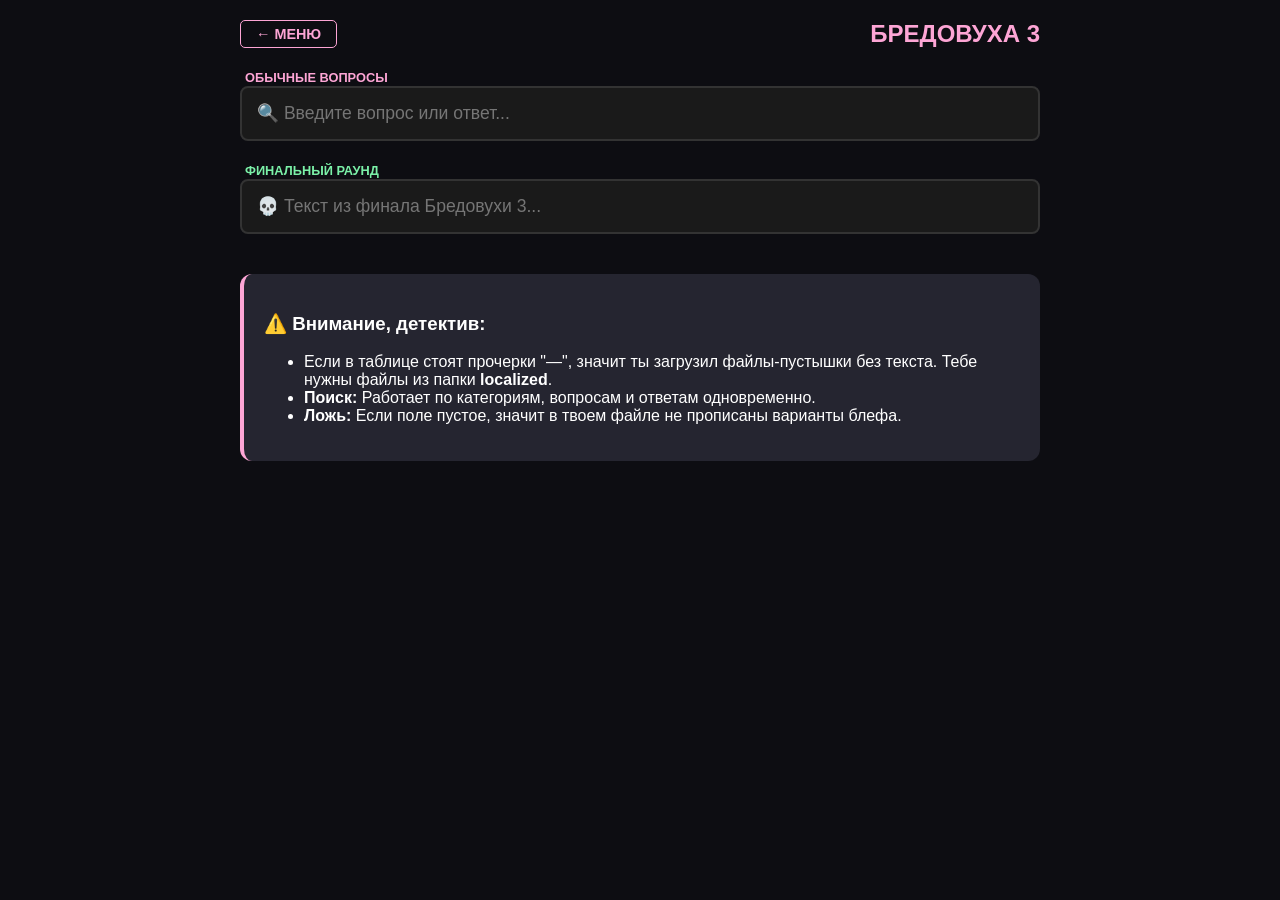
==== fibbage3.html @ 4068b1d0 "init commit добавлены первые 8 игр" ====
<!DOCTYPE html>
<html lang="ru">
<head>
    <meta charset="UTF-8">
    <meta name="viewport" content="width=device-width, initial-scale=1.0">
    <title>БРЕДОВУХА 3 — База данных</title>
    <style>
        :root {
            --bg: #0d0d12;
            --row-bg: #1c1c24;
            --tips-bg: #252530;
            --text: #ffffff;
            --accent: #FDA5D5;
            --accent-final: #7BF1A8;
            --ans-color: #00ffcc;
            --lie-color: #ff3366;
            --input-bg: #1a1a1a;
            --input-border: #333;
        }

        * { box-sizing: border-box; }
        body { font-family: 'Segoe UI', sans-serif; background-color: var(--bg); color: var(--text); margin: 0; padding: 20px; }

        .header { max-width: 800px; margin: 0 auto 20px; display: flex; align-items: center; justify-content: space-between; }
        .back-btn { text-decoration: none; color: var(--accent); font-weight: bold; font-size: 0.9rem; border: 1px solid var(--accent); padding: 5px 15px; border-radius: 5px; transition: 0.3s; }
        .back-btn:hover { background: var(--accent); color: #000; }

        .search-wrapper, .tips, table { max-width: 800px; width: 100%; margin: 0 auto; }
        .search-box { margin-bottom: 20px; }
        .search-box input {
            width: 100%; padding: 15px; border-radius: 8px; border: 2px solid var(--input-border);
            background: var(--input-bg); color: white; font-size: 1.1rem; outline: none; transition: 0.3s;
        }

        #searchInput:focus { border-color: var(--accent); }
        #searchFinal:focus { border-color: var(--accent-final); }

        table { width: 100%; border-collapse: collapse; margin-top: 20px; display: none; }
        th { text-align: left; color: var(--accent); padding: 10px; border-bottom: 2px solid var(--input-border); text-transform: uppercase; font-size: 0.8rem; }
        td { padding: 15px 10px; border-bottom: 1px solid #2a2a35; background: var(--row-bg); vertical-align: top; }

        .ans { color: var(--ans-color); font-weight: bold; font-size: 1.1rem; }
        .lie-text { color: var(--lie-color); font-size: 0.8rem; margin-top: 8px; line-height: 1.4; display: block; border-top: 1px solid #333; padding-top: 5px; }
        .cat-tag { font-size: 0.7rem; color: #666; text-transform: uppercase; display: block; margin-bottom: 4px; }
        .blank { color: var(--accent); text-decoration: underline; font-weight: bold; }

        .tips { margin: 40px auto; background: var(--tips-bg); padding: 20px; border-radius: 12px; border-left: 4px solid var(--accent); }
    </style>
</head>
<body>

<div class="header">
    <a href="index.html" class="back-btn">← МЕНЮ</a>
    <h2 style="color: var(--accent); margin: 0;">БРЕДОВУХА 3</h2>
</div>

<div class="search-wrapper">
    <div class="search-box">
        <label style="color: var(--accent); font-size: 0.8rem; margin-left: 5px;"><strong>ОБЫЧНЫЕ ВОПРОСЫ</strong></label>
        <input type="text" id="searchInput" placeholder="🔍 Введите вопрос или ответ...">
    </div>
    <div class="search-box">
        <label style="color: var(--accent-final); font-size: 0.8rem; margin-left: 5px;"><strong>ФИНАЛЬНЫЙ РАУНД</strong></label>
        <input type="text" id="searchFinal" placeholder="💀 Текст из финала Бредовухи 3...">
    </div>
</div>

<table id="qaTable">
    <thead><tr><th style="width: 65%; color:var(--ans-color)">ВОПРОС</th><th><span style="color:var(--ans-color)">ПРАВДА</span> / <span style="color:var(--lie-color)">ЛОЖЬ</span></th></tr></thead>
    <tbody id="tableBody"></tbody>
</table>

<table id="finalTable">
    <thead><tr><th style="width: 65%; color:var(--ans-color)">ФИНАЛЬНЫЙ ВОПРОС</th><th>ОТВЕТ</th></tr></thead>
    <tbody id="finalBody"></tbody>
</table>

<div class="tips">
    <h3>⚠️ Внимание, детектив:</h3>
    <ul>
        <li>Если в таблице стоят прочерки "—", значит ты загрузил файлы-пустышки без текста. Тебе нужны файлы из папки <strong>localized</strong>.</li>
        <li><strong>Поиск:</strong> Работает по категориям, вопросам и ответам одновременно.</li>
        <li><strong>Ложь:</strong> Если поле пустое, значит в твоем файле не прописаны варианты блефа.</li>
    </ul>
</div>

<script src="content/data_fibbage3_base.js"></script>
<script src="content/data_fibbage3_final.js"></script>

<script>
    const parseJack = (text) => {
    if (!text) return '—';
    return text.toString()
        .replace(/\[i\]/g, '<i>').replace(/\[\/i\]/g, '</i>') // Итальянизируем курсив
        .replace(/{{BLANK}}|<Blank>|\[Blank\]/gi, '<span class="blank"><span style="color:var(--text)">_______</span></span>'); // Рисуем дыры в вопросах
};

    // Функция, которая достает данные даже из самого кривого JSON
    const getJackData = (item) => {
        let q = item.questionText || "";
        let a = item.correctText || "";
        let s = item.suggestions || [];
        let c = item.category || "";

        // Если данные лежат в массиве "fields" (специфика RU-модов)
        if (item.fields) {
            item.fields.forEach(f => {
                if (f.n === "QuestionText") q = f.v;
                if (f.n === "CorrectText") a = f.v;
                if (f.n === "Suggestions") s = f.v ? f.v.split(',') : [];
                if (f.n === "Category") c = f.v;
            });
        }
        return { q, a, s, c };
    };

    window.onload = function() {
        const render = (data, bodyId) => {
            const body = document.getElementById(bodyId);
            if (!data) return;
            const items = data.content || (Array.isArray(data) ? data : []);

            body.innerHTML = items.map(raw => {
                const item = getJackData(raw);
                const lies = (item.s && item.s.length > 0)
                    ? `<span class="lie-text"><span style="color:#666; font-weight:bold; font-size:0.6rem;">ЛОЖЬ:</span> ${item.s.join(', ')}</span>`
                    : "";
                return `<tr>
                    <td><span class="cat-tag">${item.c}</span><strong>${parseJack(item.q)}</strong></td>
                    <td><div class="ans">${parseJack(item.a)}</div>${lies}</td>
                </tr>`;
            }).join('');
        };

        render(window.DB_FIBBAGE3_BASE, 'tableBody');
        render(window.DB_FIBBAGE3_FINAL, 'finalBody');

        const handleSearch = (input, tableId, bodyId) => {
            const filter = input.value.trim().toLowerCase();
            const table = document.getElementById(tableId);
            const rows = document.getElementById(bodyId).getElementsByTagName('tr');

            if (filter === "") { table.style.display = "none"; return; }

            let found = false;
            for (let row of rows) {
                if (row.textContent.toLowerCase().includes(filter)) {
                    row.style.display = ""; found = true;
                } else { row.style.display = "none"; }
            }
            table.style.display = found ? "table" : "none";
        };

        document.getElementById('searchInput').oninput = function() { handleSearch(this, 'qaTable', 'tableBody'); };
        document.getElementById('searchFinal').oninput = function() { handleSearch(this, 'finalTable', 'finalBody'); };
    };
</script>
</body>
</html>
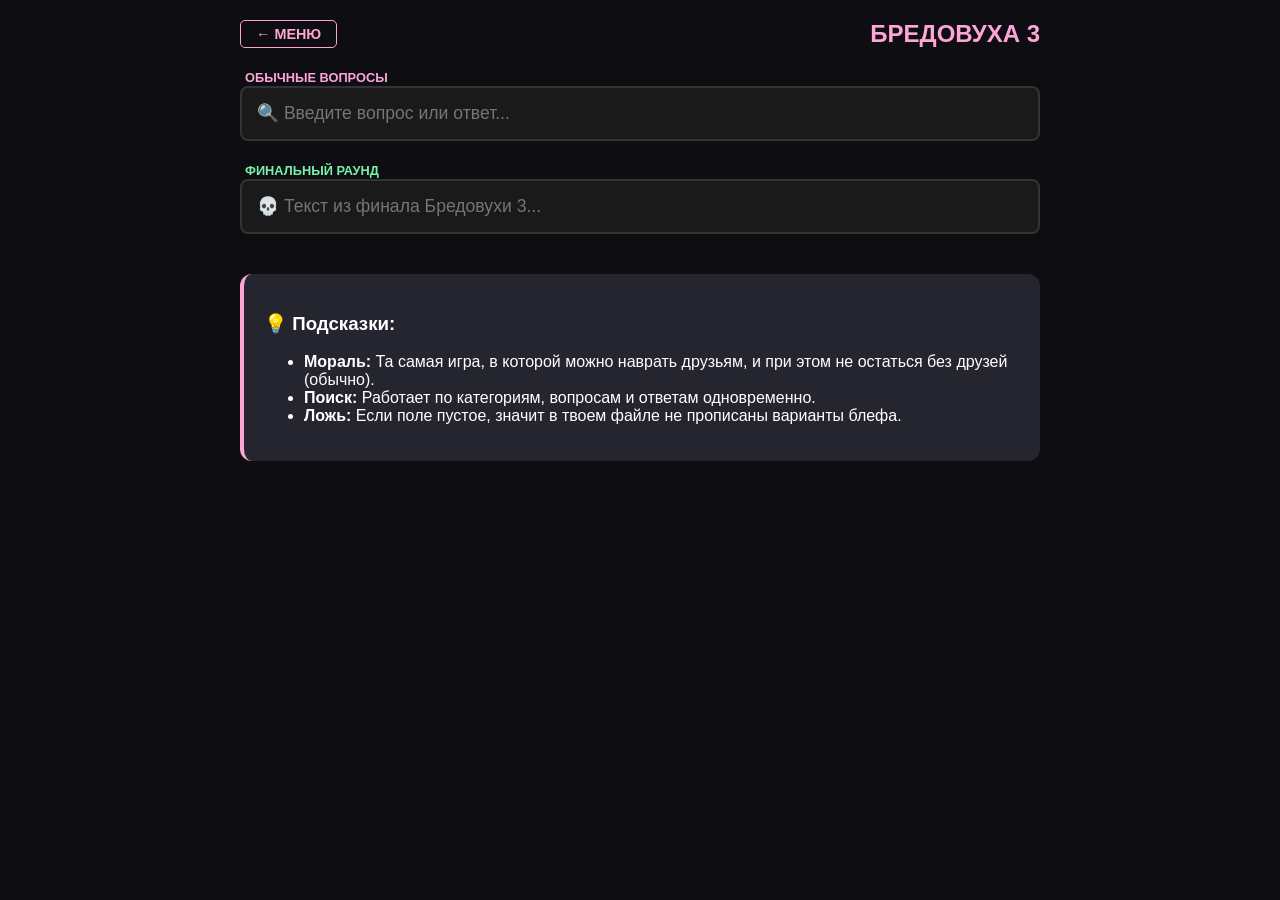
==== commit 3e2a5fff: "Немного фиксов + Жми на кнопку" ====
--- a/fibbage3.html
+++ b/fibbage3.html
@@ -76,9 +76,9 @@
 </table>
 
 <div class="tips">
-    <h3>⚠️ Внимание, детектив:</h3>
+    <h3>💡 Подсказки:</h3>
     <ul>
-        <li>Если в таблице стоят прочерки "—", значит ты загрузил файлы-пустышки без текста. Тебе нужны файлы из папки <strong>localized</strong>.</li>
+        <li><strong>Мораль:</strong> Та самая игра, в которой можно наврать друзьям, и при этом не остаться без друзей (обычно).</li>
         <li><strong>Поиск:</strong> Работает по категориям, вопросам и ответам одновременно.</li>
         <li><strong>Ложь:</strong> Если поле пустое, значит в твоем файле не прописаны варианты блефа.</li>
     </ul>
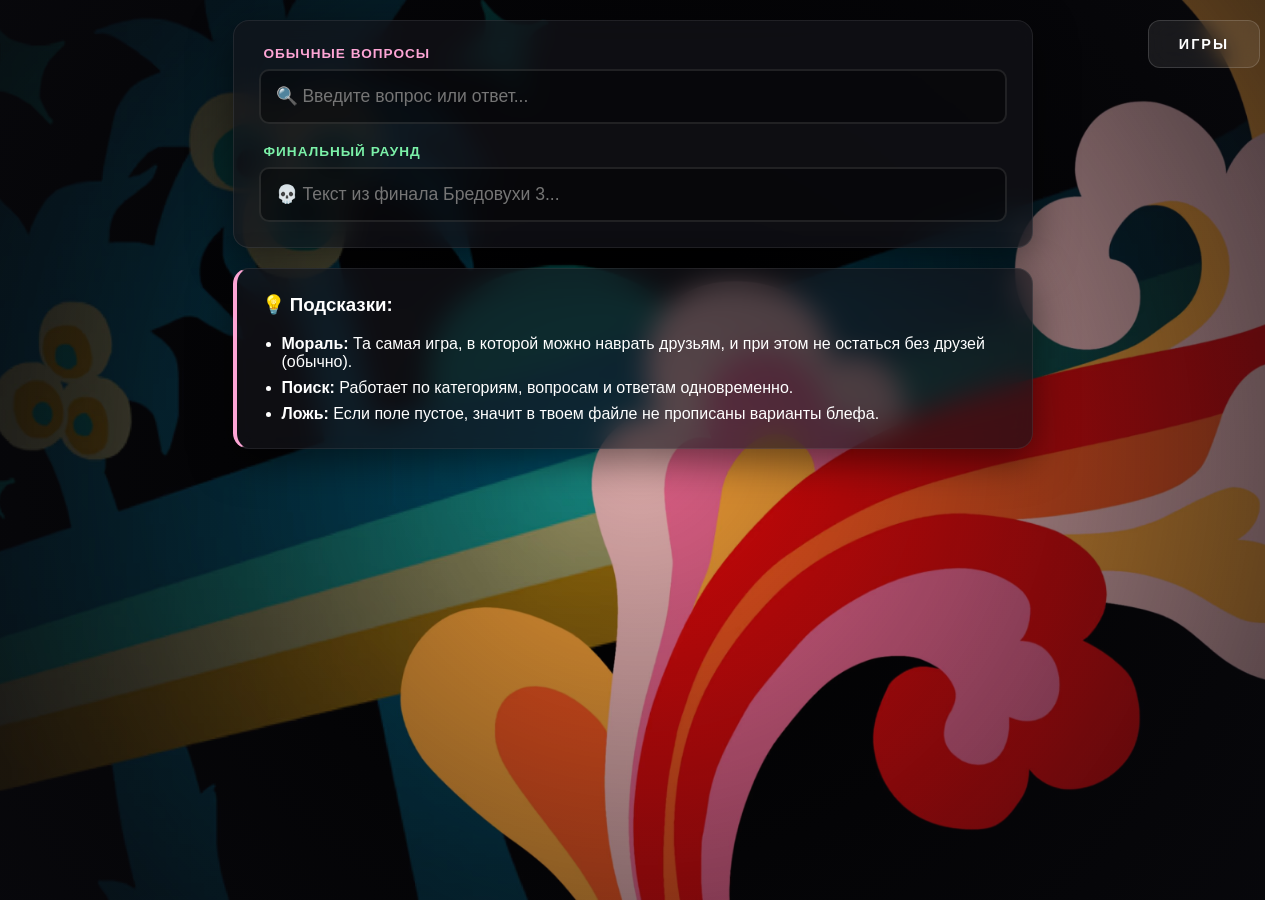
==== commit c13f8e94: "Стеклянное обновление" ====
--- a/fibbage3.html
+++ b/fibbage3.html
@@ -1,81 +1,100 @@
 <!DOCTYPE html>
 <html lang="ru">
 <head>
+    <link rel="stylesheet" href="menu.css">
+    <script src="menu.js"></script>
     <meta charset="UTF-8">
     <meta name="viewport" content="width=device-width, initial-scale=1.0">
-    <title>БРЕДОВУХА 3 — База данных</title>
+    <title>ВРЕДОВУХА 3 — База данных</title>
     <style>
+        /* === ПАЛИТРА ЦВЕТОВ === */
         :root {
-            --bg: #0d0d12;
-            --row-bg: #1c1c24;
-            --tips-bg: #252530;
             --text: #ffffff;
             --accent: #FDA5D5;
             --accent-final: #7BF1A8;
-            --ans-color: #00ffcc;
+            --ans-color: #7BF1A8;
             --lie-color: #ff3366;
-            --input-bg: #1a1a1a;
-            --input-border: #333;
+            --input-bg: rgba(0, 0, 0, 0.4);
+            --input-border: rgba(255, 255, 255, 0.1);
         }
 
+        html { scrollbar-gutter: stable; overflow-y: scroll; }
         * { box-sizing: border-box; }
-        body { font-family: 'Segoe UI', sans-serif; background-color: var(--bg); color: var(--text); margin: 0; padding: 20px; }
+        body { font-family: 'Segoe UI', sans-serif; background: url('images\\fib3.avif') no-repeat center center fixed; background-size: cover; color: var(--text); margin: 0; padding: 20px; min-height: 100vh; }
+
+        /* Виньетка для затемнения краев фона и улучшения контраста */
+        body::before {
+            content: '';
+            position: fixed;
+            top: 0; left: 0; right: 0; bottom: 0;
+            background: radial-gradient(circle, rgba(0,0,0,0.1) 0%, rgba(10,10,15,0.75) 100%);
+            z-index: -1;
+        }
 
         .header { max-width: 800px; margin: 0 auto 20px; display: flex; align-items: center; justify-content: space-between; }
-        .back-btn { text-decoration: none; color: var(--accent); font-weight: bold; font-size: 0.9rem; border: 1px solid var(--accent); padding: 5px 15px; border-radius: 5px; transition: 0.3s; }
+        .back-btn {
+            text-decoration: none; color: var(--accent); font-weight: bold; font-size: 0.9rem; border: 1px solid var(--accent); padding: 5px 15px; border-radius: 5px; transition: 0.3s; background: rgba(0,0,0,0.2);
+        }
         .back-btn:hover { background: var(--accent); color: #000; }
 
-        .search-wrapper, .tips, table { max-width: 800px; width: 100%; margin: 0 auto; }
-        .search-box { margin-bottom: 20px; }
-        .search-box input {
-            width: 100%; padding: 15px; border-radius: 8px; border: 2px solid var(--input-border);
-            background: var(--input-bg); color: white; font-size: 1.1rem; outline: none; transition: 0.3s;
+        /* === МАТОВОЕ СТЕКЛО (GLASSMORPHISM) === */
+        .glass-card {
+            max-width: 800px; width: 100%; margin: 0 auto 20px; background: rgba(20, 20, 27, 0.65); backdrop-filter: blur(14px); -webkit-backdrop-filter: blur(14px); border: 1px solid rgba(255, 255, 255, 0.08); border-radius: 16px; padding: 25px; box-shadow: 0 12px 40px rgba(0, 0, 0, 0.5);
         }
 
-        #searchInput:focus { border-color: var(--accent); }
-        #searchFinal:focus { border-color: var(--accent-final); }
+        .search-box { margin-bottom: 20px; }
+        .search-box:last-child { margin-bottom: 0; }
+        .search-box input {
+            width: 100%; padding: 15px; border-radius: 10px; border: 2px solid var(--input-border); background: var(--input-bg); color: white; font-size: 1.1rem; outline: none; transition: 0.3s;
+        }
+        #searchInput:focus { border-color: var(--accent); box-shadow: 0 0 15px rgba(253, 165, 211, 0.2); }
+        #searchFinal:focus { border-color: var(--accent-final); box-shadow: 0 0 15px rgba(123, 241, 168, 0.2); }
 
-        table { width: 100%; border-collapse: collapse; margin-top: 20px; display: none; }
-        th { text-align: left; color: var(--accent); padding: 10px; border-bottom: 2px solid var(--input-border); text-transform: uppercase; font-size: 0.8rem; }
-        td { padding: 15px 10px; border-bottom: 1px solid #2a2a35; background: var(--row-bg); vertical-align: top; }
+        table { width: 100%; border-collapse: collapse; }
+        th { text-align: left; color: var(--accent); padding: 12px 10px; border-bottom: 2px solid rgba(255,255,255,0.1); text-transform: uppercase; font-size: 0.85rem; letter-spacing: 1px; }
+        td { padding: 15px 10px; border-bottom: 1px solid rgba(255, 255, 255, 0.05); background: transparent; vertical-align: top; }
+        tr:last-child td { border-bottom: none; }
 
-        .ans { color: var(--ans-color); font-weight: bold; font-size: 1.1rem; }
-        .lie-text { color: var(--lie-color); font-size: 0.8rem; margin-top: 8px; line-height: 1.4; display: block; border-top: 1px solid #333; padding-top: 5px; }
-        .cat-tag { font-size: 0.7rem; color: #666; text-transform: uppercase; display: block; margin-bottom: 4px; }
+        .ans { color: var(--ans-color); font-weight: bold; font-size: 1.1rem; text-shadow: 0 0 8px rgba(0, 255, 204, 0.2); }
+        .lie-text { color: var(--lie-color); font-size: 0.8rem; margin-top: 8px; line-height: 1.4; display: block; border-top: 1px solid rgba(255,255,255,0.1); padding-top: 5px; }
+        .cat-tag { font-size: 0.7rem; color: #888; text-transform: uppercase; display: block; margin-bottom: 4px; }
         .blank { color: var(--accent); text-decoration: underline; font-weight: bold; }
 
-        .tips { margin: 40px auto; background: var(--tips-bg); padding: 20px; border-radius: 12px; border-left: 4px solid var(--accent); }
+        .tips { border-left: 4px solid var(--accent); }
+        .tips h3 { margin-top: 0; }
+        .tips ul { margin: 10px 0 0 0; padding-left: 20px; }
+        .tips li { margin-bottom: 8px; }
+        .tips li:last-child { margin-bottom: 0; }
     </style>
 </head>
 <body>
 
-<div class="header">
-    <a href="index.html" class="back-btn">← МЕНЮ</a>
-    <h2 style="color: var(--accent); margin: 0;">БРЕДОВУХА 3</h2>
-</div>
-
-<div class="search-wrapper">
+<div class="glass-card">
     <div class="search-box">
-        <label style="color: var(--accent); font-size: 0.8rem; margin-left: 5px;"><strong>ОБЫЧНЫЕ ВОПРОСЫ</strong></label>
+        <label style="color: var(--accent); font-size: 0.85rem; margin-left: 5px; display: block; margin-bottom: 8px; letter-spacing: 1px;"><strong>ОБЫЧНЫЕ ВОПРОСЫ</strong></label>
         <input type="text" id="searchInput" placeholder="🔍 Введите вопрос или ответ...">
     </div>
     <div class="search-box">
-        <label style="color: var(--accent-final); font-size: 0.8rem; margin-left: 5px;"><strong>ФИНАЛЬНЫЙ РАУНД</strong></label>
+        <label style="color: var(--accent-final); font-size: 0.85rem; margin-left: 5px; display: block; margin-bottom: 8px; letter-spacing: 1px;"><strong>ФИНАЛЬНЫЙ РАУНД</strong></label>
         <input type="text" id="searchFinal" placeholder="💀 Текст из финала Бредовухи 3...">
     </div>
 </div>
 
-<table id="qaTable">
-    <thead><tr><th style="width: 65%; color:var(--ans-color)">ВОПРОС</th><th><span style="color:var(--ans-color)">ПРАВДА</span> / <span style="color:var(--lie-color)">ЛОЖЬ</span></th></tr></thead>
-    <tbody id="tableBody"></tbody>
-</table>
+<div id="qaCard" class="glass-card" style="display: none;">
+    <table id="qaTable">
+        <thead><tr><th style="width: 65%; color:var(--ans-color)">ВОПРОС</th><th><span style="color:var(--ans-color)">ПРАВДА</span> / <span style="color:var(--lie-color)">ЛОЖЬ</span></th></tr></thead>
+        <tbody id="tableBody"></tbody>
+    </table>
+</div>
 
-<table id="finalTable">
-    <thead><tr><th style="width: 65%; color:var(--ans-color)">ФИНАЛЬНЫЙ ВОПРОС</th><th>ОТВЕТ</th></tr></thead>
-    <tbody id="finalBody"></tbody>
-</table>
+<div id="finalCard" class="glass-card" style="display: none;">
+    <table id="finalTable">
+        <thead><tr><th style="width: 65%; color:var(--ans-color)">ФИНАЛЬНЫЙ ВОПРОС</th><th>ОТВЕТ</th></tr></thead>
+        <tbody id="finalBody"></tbody>
+    </table>
+</div>
 
-<div class="tips">
+<div class="glass-card tips">
     <h3>💡 Подсказки:</h3>
     <ul>
         <li><strong>Мораль:</strong> Та самая игра, в которой можно наврать друзьям, и при этом не остаться без друзей (обычно).</li>
@@ -89,20 +108,18 @@
 
 <script>
     const parseJack = (text) => {
-    if (!text) return '—';
-    return text.toString()
-        .replace(/\[i\]/g, '<i>').replace(/\[\/i\]/g, '</i>') // Итальянизируем курсив
-        .replace(/{{BLANK}}|<Blank>|\[Blank\]/gi, '<span class="blank"><span style="color:var(--text)">_______</span></span>'); // Рисуем дыры в вопросах
-};
+        if (!text) return '—';
+        return text.toString()
+            .replace(/\[i\]/g, '<i>').replace(/\[\/i\]/g, '</i>')
+            .replace(/{{BLANK}}|<Blank>|\[Blank\]/gi, '<span class="blank"><span style="color:var(--text)">_______</span></span>');
+    };
 
-    // Функция, которая достает данные даже из самого кривого JSON
     const getJackData = (item) => {
         let q = item.questionText || "";
         let a = item.correctText || "";
         let s = item.suggestions || [];
         let c = item.category || "";
 
-        // Если данные лежат в массиве "fields" (специфика RU-модов)
         if (item.fields) {
             item.fields.forEach(f => {
                 if (f.n === "QuestionText") q = f.v;
@@ -135,12 +152,12 @@
         render(window.DB_FIBBAGE3_BASE, 'tableBody');
         render(window.DB_FIBBAGE3_FINAL, 'finalBody');
 
-        const handleSearch = (input, tableId, bodyId) => {
+        const handleSearch = (input, cardId, bodyId) => {
             const filter = input.value.trim().toLowerCase();
-            const table = document.getElementById(tableId);
+            const card = document.getElementById(cardId);
             const rows = document.getElementById(bodyId).getElementsByTagName('tr');
 
-            if (filter === "") { table.style.display = "none"; return; }
+            if (filter === "") { card.style.display = "none"; return; }
 
             let found = false;
             for (let row of rows) {
@@ -148,11 +165,11 @@
                     row.style.display = ""; found = true;
                 } else { row.style.display = "none"; }
             }
-            table.style.display = found ? "table" : "none";
+            card.style.display = found ? "block" : "none";
         };
 
-        document.getElementById('searchInput').oninput = function() { handleSearch(this, 'qaTable', 'tableBody'); };
-        document.getElementById('searchFinal').oninput = function() { handleSearch(this, 'finalTable', 'finalBody'); };
+        document.getElementById('searchInput').oninput = function() { handleSearch(this, 'qaCard', 'tableBody'); };
+        document.getElementById('searchFinal').oninput = function() { handleSearch(this, 'finalCard', 'finalBody'); };
     };
 </script>
 </body>
--- a/menu.css
+++ b/menu.css
@@ -0,0 +1,80 @@
+/* Кнопка активации меню в углу */
+.global-nav {
+    position: fixed;
+    top: 20px;
+    right: 20px;
+    z-index: 10000;
+}
+
+.nav-toggle {
+    background: rgba(255, 255, 255, 0.08);
+    backdrop-filter: blur(12px);
+    border: 1px solid rgba(255, 255, 255, 0.15);
+    color: #fff;
+    padding: 15px 30px;
+    border-radius: 12px;
+    cursor: pointer;
+    font-weight: 900;
+    letter-spacing: 2px;
+    font-size: 0.9rem;
+    transition: background 0.3s;
+}
+
+.nav-toggle:hover {
+    background: rgba(255, 255, 255, 0.15);
+}
+
+/* Стеклянная панель во всю высоту */
+.nav-list {
+    display: none;
+    flex-direction: column;
+    position: fixed;
+    top: 0;
+    right: 0;
+    height: 100vh;
+    width: 400px;
+    background: rgba(10, 16, 26, 0.5);
+    backdrop-filter: blur(50px);
+    -webkit-backdrop-filter: blur(50px);
+    border-left: 1px solid rgba(255, 255, 255, 0.1);
+    padding: 20px;
+    box-shadow: -20px 0 60px rgba(0,0,0,0.7);
+    overflow-y: auto;
+    z-index: 9999;
+}
+
+/* Элементы списка */
+.nav-list a {
+    color: white;
+    text-decoration: none;
+    padding: 12px;
+    display: flex;
+    align-items: center;
+    gap: 20px;
+    border-bottom: 1px solid rgba(255,255,255,0.05);
+    transition: 0.3s;
+}
+
+.nav-list a:hover {
+    background: rgba(255,255,255,0.08);
+}
+
+/* Прямоугольные иконки */
+.nav-list img {
+    width: 120px;
+    height: 70px;
+    border-radius: 8px;
+    /* cover заполнит всё окно, не оставляя пустых полос */
+    object-fit: cover;
+    /* background и padding больше не нужны, так как картинка заполнит всё */
+    background: transparent;
+    padding: 0;
+    box-shadow: 0 4px 10px rgba(0,0,0,0.3);
+}
+
+/* Текст */
+.nav-list span {
+    font-size: 1rem;
+    font-weight: 600;
+    letter-spacing: 0.2px;
+}
